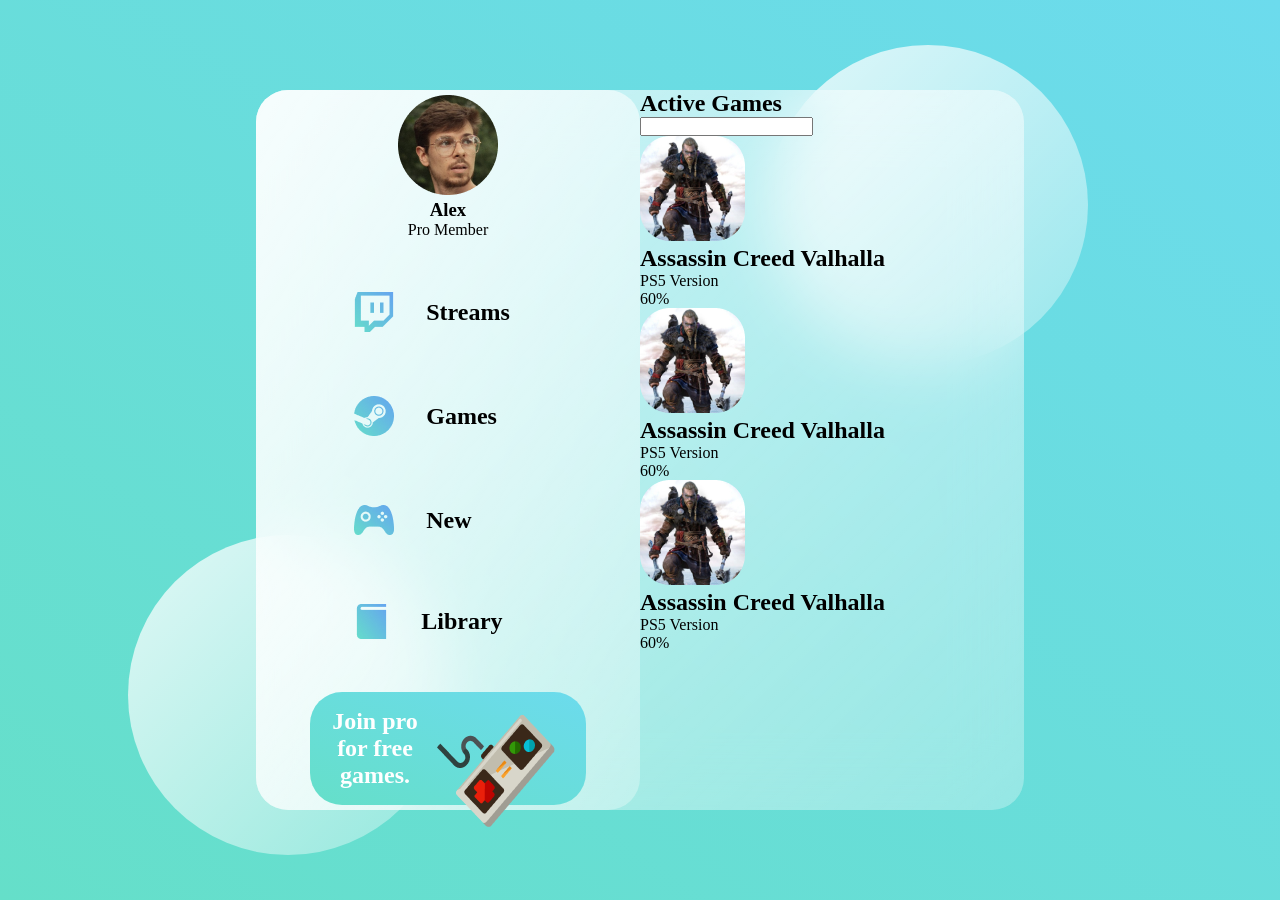
==== glass_page/index.html @ d099228b "added poppins font" ====
<!DOCTYPE html>
<html lang="en">
<head>
    <meta charset="UTF-8">
    <meta name="viewport" content="width=device-width, initial-scale=1.0">
    <link rel="preconnect" href="https://fonts.gstatic.com">
    <title>Glass Website</title>
    <link href="https://fonts.googleapis.com/css2?family=Poppins:wght@500;700&display=swap" rel="stylesheet">
    <link rel="stylesheet" href="./style.css">
</head>
<body>
    <main>
        <section class="glass">
            <div class="dashboard">
                <div class="user">
                    <img src="./images/avatar.png" alt="" />
                    <h3>Alex</h3>
                    <p>Pro Member</p>
                </div>
                <div class="links">
                    <div class="link">
                        <img src="./images/twitch.png" alt="">
                        <h2>Streams</h2>
                    </div>
                    <div class="link">
                        <img src="./images/steam.png" alt="">
                        <h2>Games</h2>
                    </div>
                    <div class="link">
                        <img src="./images/upcoming.png" alt="">
                        <h2>New</h2>
                    </div>
                    <div class="link">
                        <img src="./images/library.png" alt="">
                        <h2>Library</h2>
                    </div>
                </div>
                <div class="pro">
                    <h2>Join pro for free games.</h2>
                    <img src="./images/controller.png" alt="">
                </div>
            </div>
            <div class="games">
                <div class="status">
                    <h1>Active Games</h1>
                    <input type="text /">
                </div>
                <div class="cards">
                    <div class="card">
                        <img src="./images/assassins.png" alt="">
                        <div class="card-info">
                            <h2>Assassin Creed Valhalla</h2>
                            <p>PS5 Version</p>
                            <div class="progress"></div>
                        </div>
                        <div class="percentage">60%</div>
                    </div>
                    <div class="card">
                        <img src="./images/assassins.png" alt="">
                        <div class="card-info">
                            <h2>Assassin Creed Valhalla</h2>
                            <p>PS5 Version</p>
                            <div class="progress"></div>
                        </div>
                        <div class="percentage">60%</div>
                    </div>
                    <div class="card">
                        <img src="./images/assassins.png" alt="">
                        <div class="card-info">
                            <h2>Assassin Creed Valhalla</h2>
                            <p>PS5 Version</p>
                            <div class="progress"></div>
                        </div>
                        <div class="percentage">60%</div>
                    </div>
                </div>
            </div>
        </section>
    </main>
    <div class="circle1"></div>
    <div class="circle2"></div>   
</body>
</html>
---- glass_page/style.css ----
* {
  margin: 0;
  padding: 0;
  box-sizing: border-box;
}
main {
  min-height: 100vh;
  background: linear-gradient(to right top, #65dfc9, #6cdbed);
  display: flex;
  align-items: center;
  justify-content: center;
}
.glass {
  background: white;
  min-height: 80vh;
  width: 60%;
  background: linear-gradient(
    to right bottom,
    rgba(255, 255, 255, 0.7),
    rgba(255, 255, 255, 0.3)
  );
  border-radius: 2rem;
  z-index: 2;
  backdrop-filter: blur(2rem);
  display: flex;
}
.circle1,
.circle2 {
  background: white;
  background: linear-gradient(
    to right bottom,
    rgba(255, 255, 255, 0.8),
    rgba(255, 255, 255, 0.3)
  );
  height: 20rem;
  width: 20rem;
  position: absolute;
  border-radius: 50%;
}
.circle1 {
  top: 5%;
  right: 15%;
}
.circle2 {
  bottom: 5%;
  left: 10%;
}
.dashboard {
  flex: 1;
  display: flex;
  flex-direction: column;
  align-items: center;
  justify-content: space-evenly;
  text-align: center;
  background: linear-gradient(
    to right bottom,
    rgba(255, 255, 255, 0.8),
    rgba(255, 255, 255, 0.3)
  );
  border-radius: 2rem;
}
.link {
  display: flex;
  margin: 2rem 0rem;
  padding: 1rem 5rem;
  align-items: center;
}
.link h2 {
  padding: 0rem 2rem;
}
.games {
  flex: 1;
}
.pro {
  background: linear-gradient(to right top, #65dfc9, #6cdbed);
  border-radius: 2rem;
  color: white;
  padding: 1rem;
  position: relative;
}
.pro img {
  position: absolute;
  top: -10%;
  right: 10%;
}
.pro h2 {
  width: 40%;
}
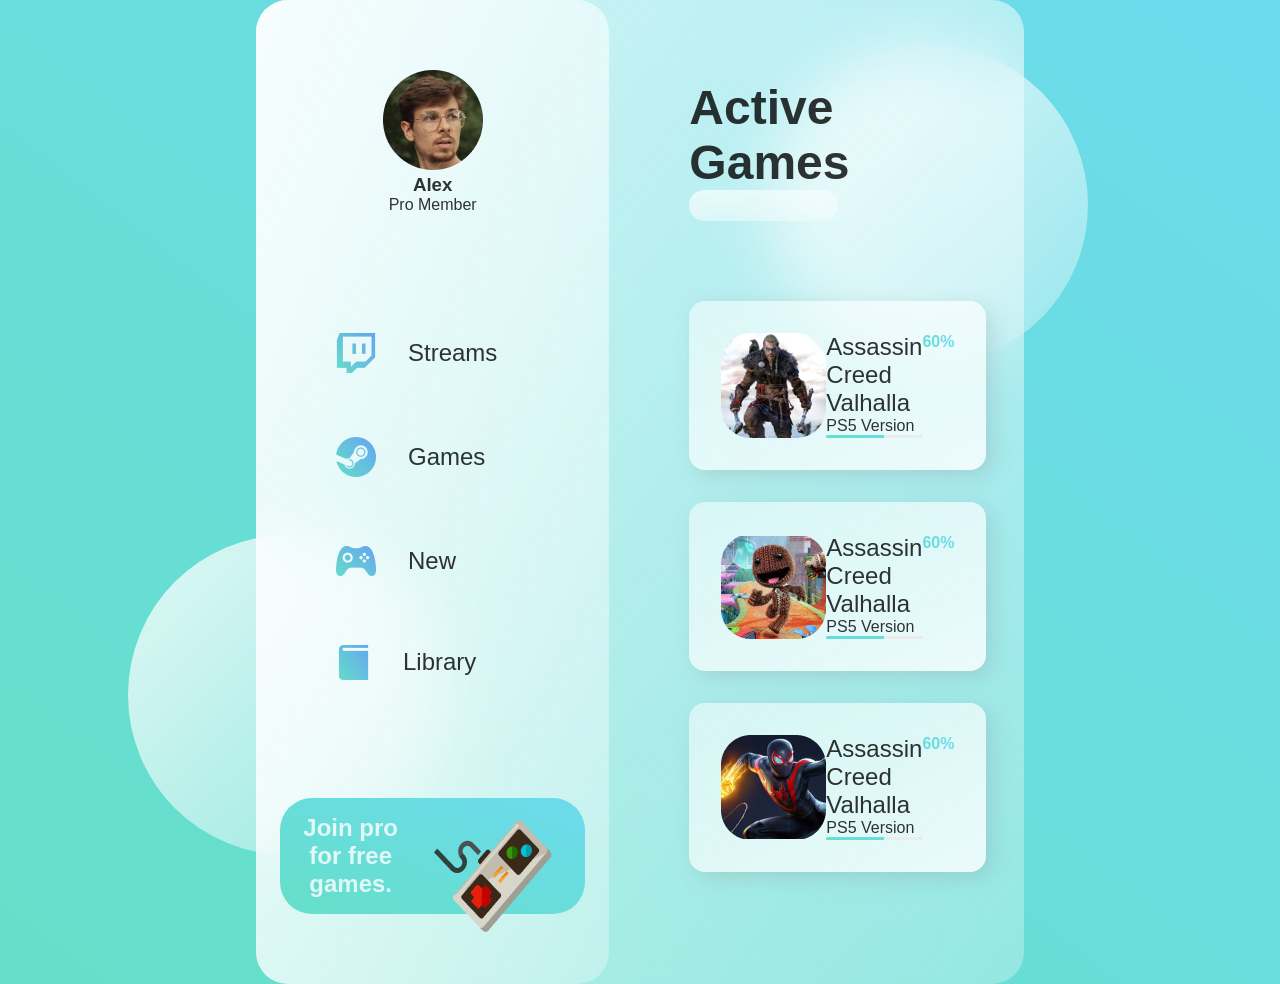
==== commit fa076258: "added other images" ====
--- a/glass_page/index.html
+++ b/glass_page/index.html
@@ -56,7 +56,7 @@
                         <div class="percentage">60%</div>
                     </div>
                     <div class="card">
-                        <img src="./images/assassins.png" alt="">
+                        <img src="./images/sackboy.png" alt="">
                         <div class="card-info">
                             <h2>Assassin Creed Valhalla</h2>
                             <p>PS5 Version</p>
@@ -65,7 +65,7 @@
                         <div class="percentage">60%</div>
                     </div>
                     <div class="card">
-                        <img src="./images/assassins.png" alt="">
+                        <img src="./images/spiderman.png" alt="">
                         <div class="card-info">
                             <h2>Assassin Creed Valhalla</h2>
                             <p>PS5 Version</p>
--- a/glass_page/style.css
+++ b/glass_page/style.css
@@ -3,7 +3,25 @@
   padding: 0;
   box-sizing: border-box;
 }
+h1 {
+  color: 426696;
+  font-weight: 600;
+  font-size: 3rem;
+  opacity: 0.8;
+}
+h2,
+p {
+  color: 658ec6;
+  font-weight: 500;
+  opacity: 0.8;
+}
+h3 {
+  color: 426696;
+  font-weight: 600;
+  opacity: 0.8;
+}
 main {
+  font-family: "Poppins", sans-serif;
   min-height: 100vh;
   background: linear-gradient(to right top, #65dfc9, #6cdbed);
   display: flex;
@@ -85,4 +103,68 @@
 }
 .pro h2 {
   width: 40%;
+  color: white;
+  font-weight: 600;
 }
+
+/* Games */
+.status {
+  margin-bottom: 3rem;
+}
+.status input {
+  background: linear-gradient(
+    to right bottom,
+    rgba(255, 255, 255, 0.7),
+    rgba(255, 255, 255, 0.3)
+  );
+  border: none;
+  width: 50%;
+  padding: 0.5rem;
+  border-radius: 2rem;
+}
+.games {
+  margin: 5rem;
+  display: flex;
+  flex-direction: column;
+  justify-content: space-evenly;
+}
+.card {
+  display: flex;
+  background: linear-gradient(
+    to left top,
+    rgba(255, 255, 255, 0.8),
+    rgba(255, 255, 255, 0.5)
+  );
+  border-radius: 1rem;
+  margin: 2rem 0rem;
+  padding: 2rem;
+  box-shadow: 6px 6px 20px rgba(122, 122, 122, 0.212);
+  justify-content: space-between;
+}
+.progress {
+  background: linear-gradient(to right top, #65dfc9, #6cdbed);
+  width: 100%;
+  height: 25%;
+  border-radius: 1rem;
+  position: relative;
+  overflow: hidden;
+}
+.progress::after {
+  content: "";
+  width: 100%;
+  height: 100%;
+  background: rgb(236, 236, 236);
+  position: absolute;
+  left: 60%;
+}
+.card-info {
+  display: flex;
+  flex-direction: column;
+  justify-content: space-between;
+}
+.percentage {
+  font-weight: bold;
+  background: linear-gradient(to right top, #65dfc9, #6cdbed);
+  -webkit-background-clip: text;
+  -webkit-text-fill-color: transparent;
+}
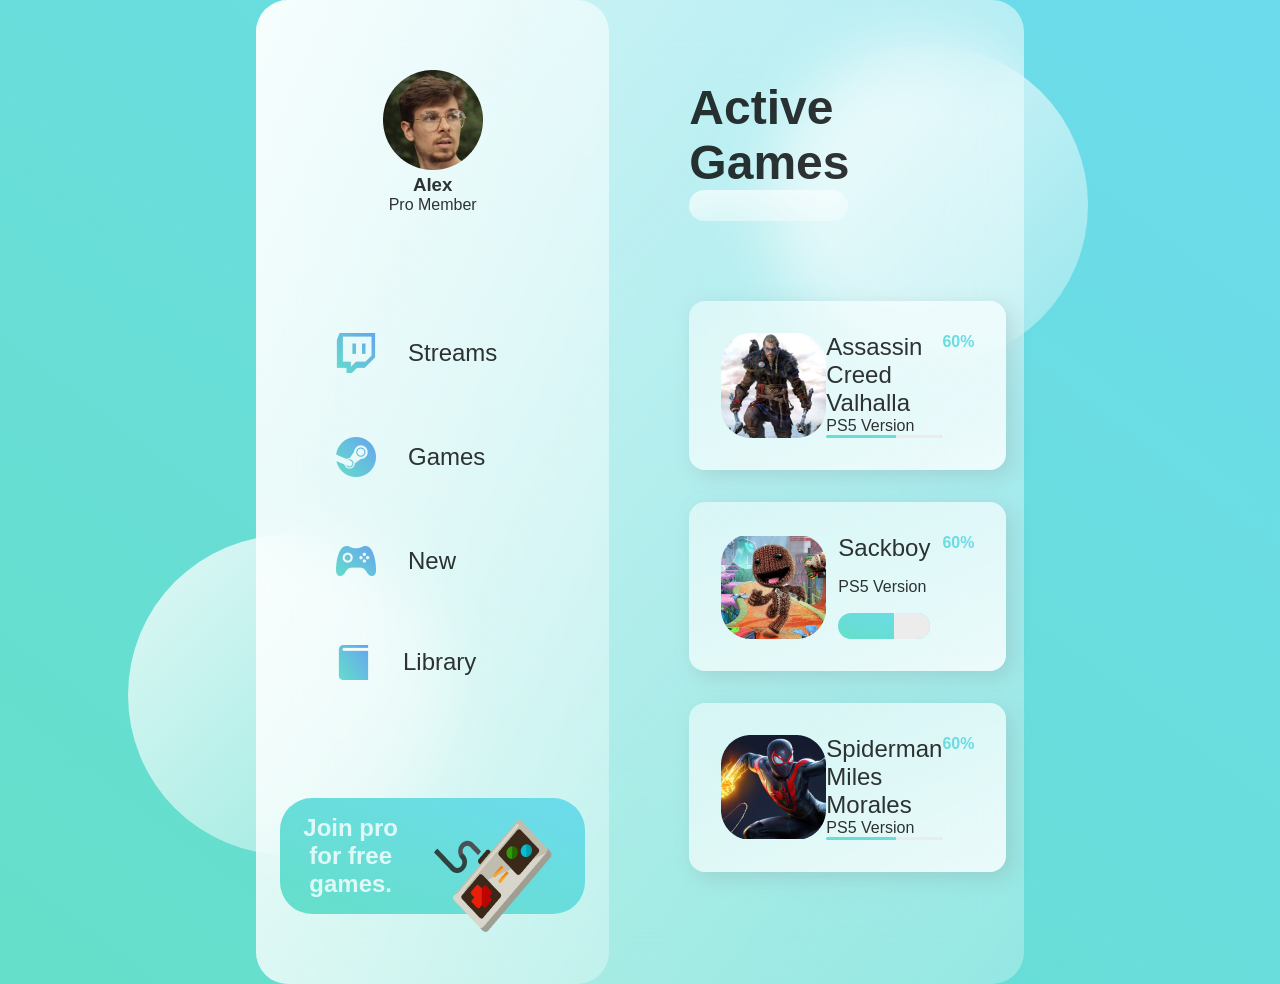
==== commit 40d7e5a3: "renamed images" ====
--- a/glass_page/index.html
+++ b/glass_page/index.html
@@ -58,7 +58,7 @@
                     <div class="card">
                         <img src="./images/sackboy.png" alt="">
                         <div class="card-info">
-                            <h2>Assassin Creed Valhalla</h2>
+                            <h2>Sackboy</h2>
                             <p>PS5 Version</p>
                             <div class="progress"></div>
                         </div>
@@ -67,7 +67,7 @@
                     <div class="card">
                         <img src="./images/spiderman.png" alt="">
                         <div class="card-info">
-                            <h2>Assassin Creed Valhalla</h2>
+                            <h2>Spiderman Miles Morales</h2>
                             <p>PS5 Version</p>
                             <div class="progress"></div>
                         </div>
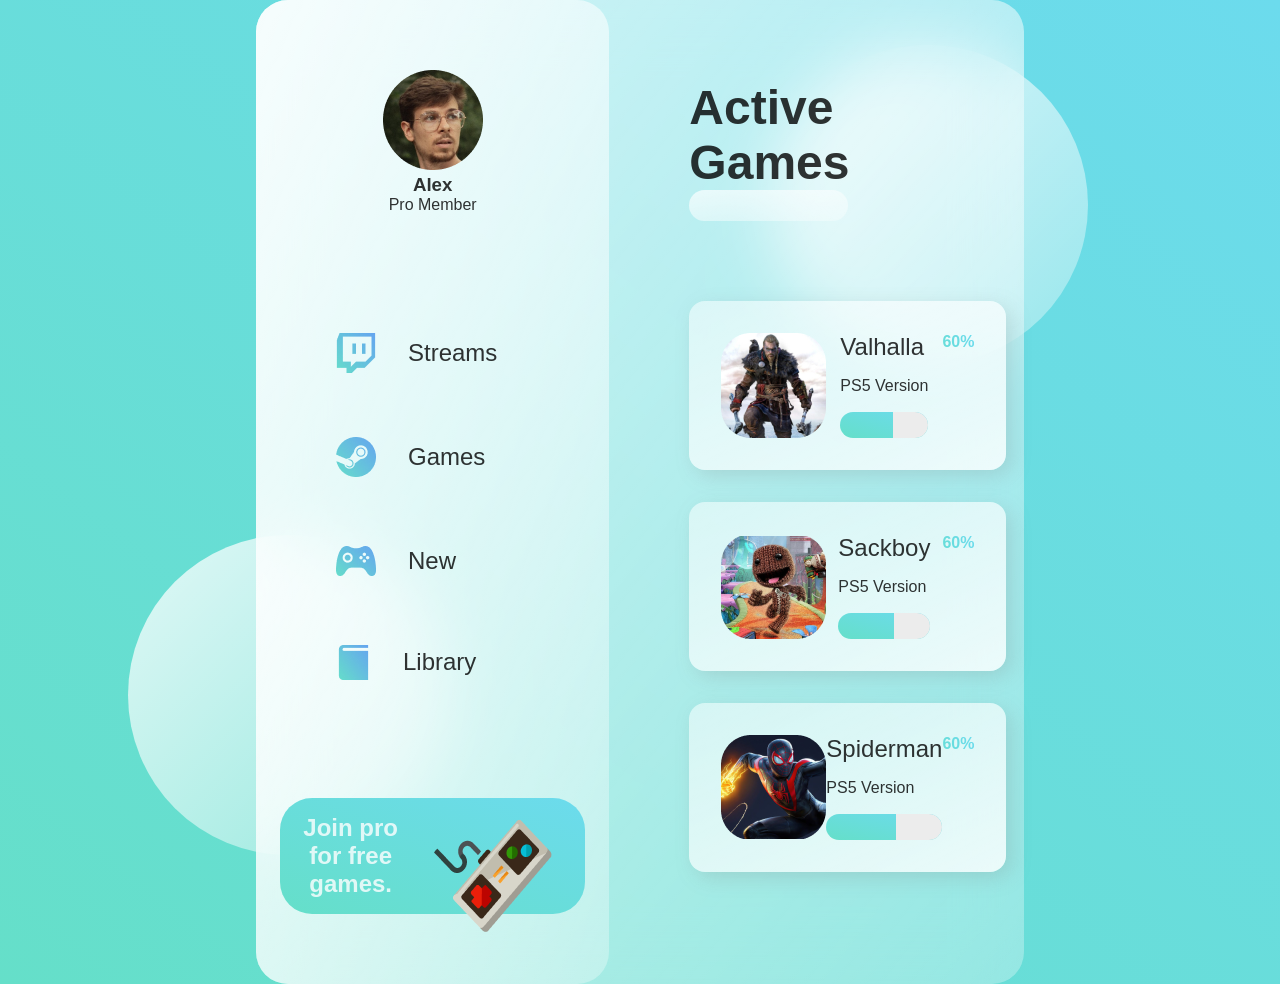
==== commit 10b22d87: "cleanup" ====
--- a/glass_page/index.html
+++ b/glass_page/index.html
@@ -49,7 +49,7 @@
                     <div class="card">
                         <img src="./images/assassins.png" alt="">
                         <div class="card-info">
-                            <h2>Assassin Creed Valhalla</h2>
+                            <h2>Valhalla</h2>
                             <p>PS5 Version</p>
                             <div class="progress"></div>
                         </div>
@@ -67,7 +67,7 @@
                     <div class="card">
                         <img src="./images/spiderman.png" alt="">
                         <div class="card-info">
-                            <h2>Spiderman Miles Morales</h2>
+                            <h2>Spiderman</h2>
                             <p>PS5 Version</p>
                             <div class="progress"></div>
                         </div>
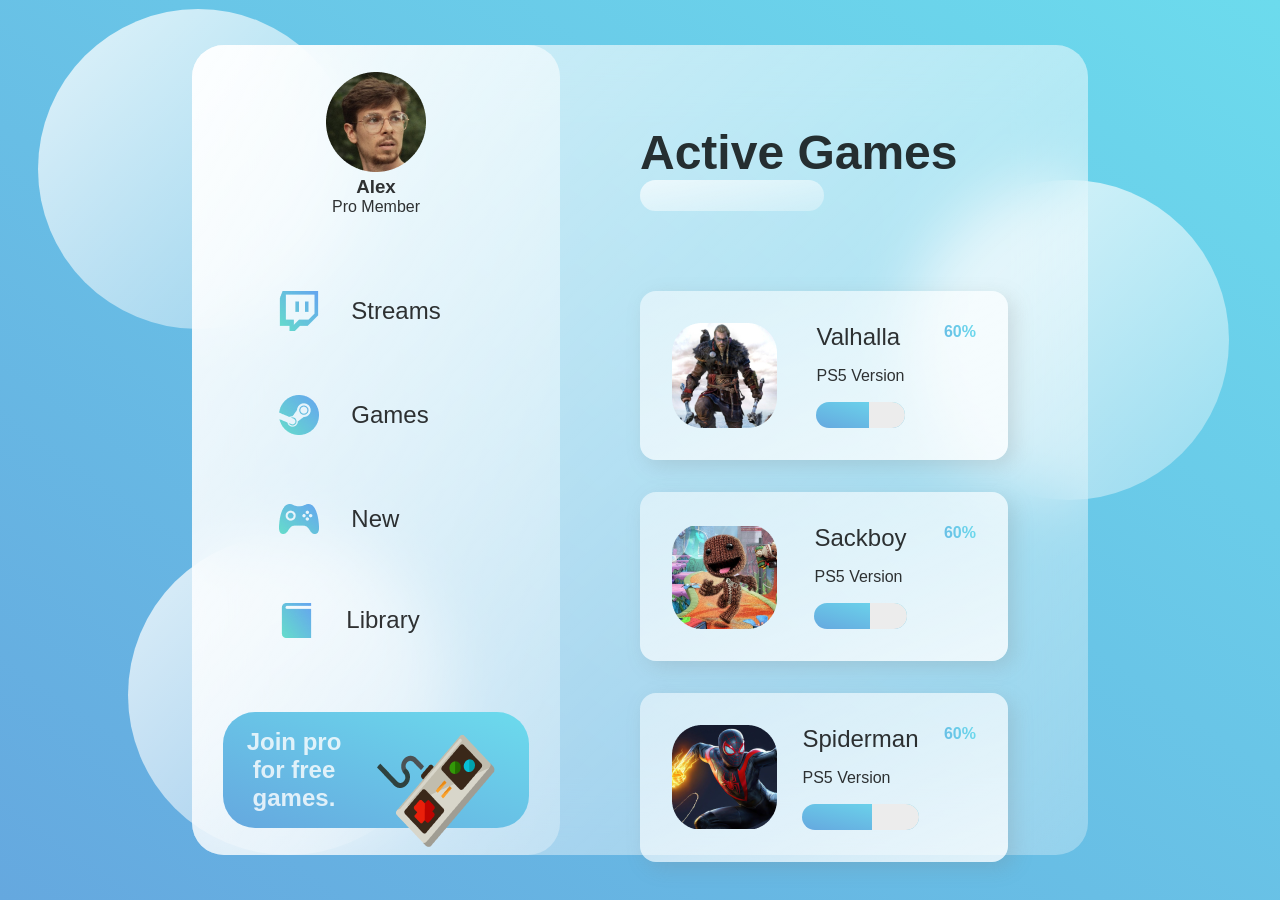
==== commit 1555d2c2: "added circle and changed positions" ====
--- a/glass_page/index.html
+++ b/glass_page/index.html
@@ -78,6 +78,7 @@
         </section>
     </main>
     <div class="circle1"></div>
-    <div class="circle2"></div>   
+    <div class="circle2"></div> 
+    <div class="circle3"></div>  
 </body>
 </html>
--- a/glass_page/style.css
+++ b/glass_page/style.css
@@ -23,15 +23,15 @@
 main {
   font-family: "Poppins", sans-serif;
   min-height: 100vh;
-  background: linear-gradient(to right top, #65dfc9, #6cdbed);
+  background: linear-gradient(to right top, #65a8df, #6cdbed);
   display: flex;
   align-items: center;
   justify-content: center;
 }
 .glass {
   background: white;
-  min-height: 80vh;
-  width: 60%;
+  height: 90vh;
+  width: 70%;
   background: linear-gradient(
     to right bottom,
     rgba(255, 255, 255, 0.7),
@@ -43,7 +43,8 @@
   display: flex;
 }
 .circle1,
-.circle2 {
+.circle2,
+.circle3 {
   background: white;
   background: linear-gradient(
     to right bottom,
@@ -56,10 +57,14 @@
   border-radius: 50%;
 }
 .circle1 {
-  top: 5%;
-  right: 15%;
+  top: 20%;
+  right: 4%;
 }
 .circle2 {
+  top: 1%;
+  left: 3%;
+}
+.circle3 {
   bottom: 5%;
   left: 10%;
 }
@@ -90,7 +95,7 @@
   flex: 1;
 }
 .pro {
-  background: linear-gradient(to right top, #65dfc9, #6cdbed);
+  background: linear-gradient(to right top, #65a8df, #6cdbed);
   border-radius: 2rem;
   color: white;
   padding: 1rem;
@@ -142,7 +147,7 @@
   justify-content: space-between;
 }
 .progress {
-  background: linear-gradient(to right top, #65dfc9, #6cdbed);
+  background: linear-gradient(to right top, #65a8df, #6cdbed);
   width: 100%;
   height: 25%;
   border-radius: 1rem;
@@ -164,7 +169,7 @@
 }
 .percentage {
   font-weight: bold;
-  background: linear-gradient(to right top, #65dfc9, #6cdbed);
+  background: linear-gradient(to right top, #65a8df, #6cdbed);
   -webkit-background-clip: text;
   -webkit-text-fill-color: transparent;
 }
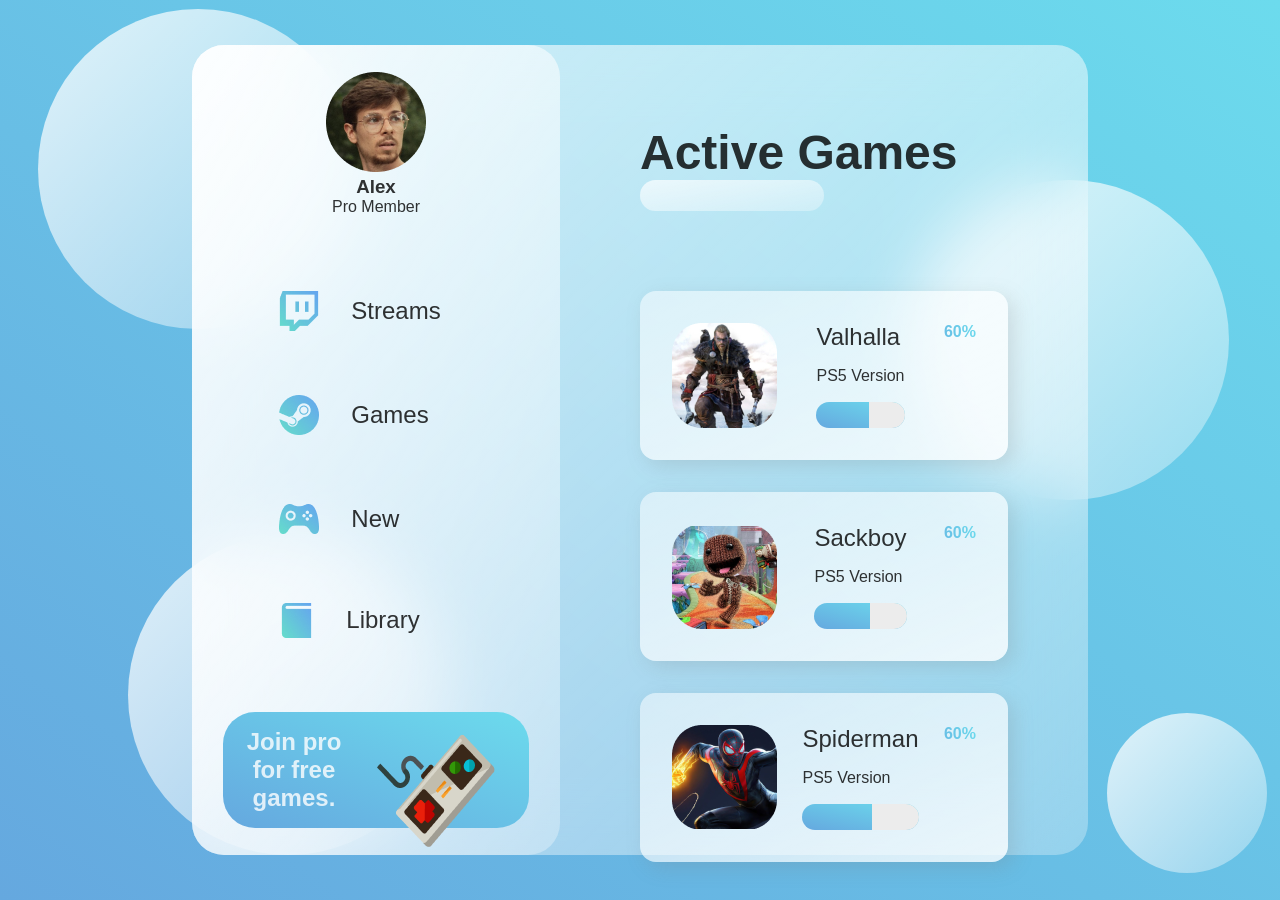
==== commit 943b6823: "added circle 4" ====
--- a/glass_page/index.html
+++ b/glass_page/index.html
@@ -80,5 +80,6 @@
     <div class="circle1"></div>
     <div class="circle2"></div> 
     <div class="circle3"></div>  
+    <div class="circle4"></div>  
 </body>
 </html>
--- a/glass_page/style.css
+++ b/glass_page/style.css
@@ -56,6 +56,18 @@
   position: absolute;
   border-radius: 50%;
 }
+.circle4 {
+  background: white;
+  background: linear-gradient(
+    to right bottom,
+    rgba(255, 255, 255, 0.8),
+    rgba(255, 255, 255, 0.3)
+  );
+  height: 10rem;
+  width: 10rem;
+  position: absolute;
+  border-radius: 50%;
+}
 .circle1 {
   top: 20%;
   right: 4%;
@@ -67,6 +79,10 @@
 .circle3 {
   bottom: 5%;
   left: 10%;
+}
+.circle4 {
+  bottom: 3%;
+  right: 1%;
 }
 .dashboard {
   flex: 1;
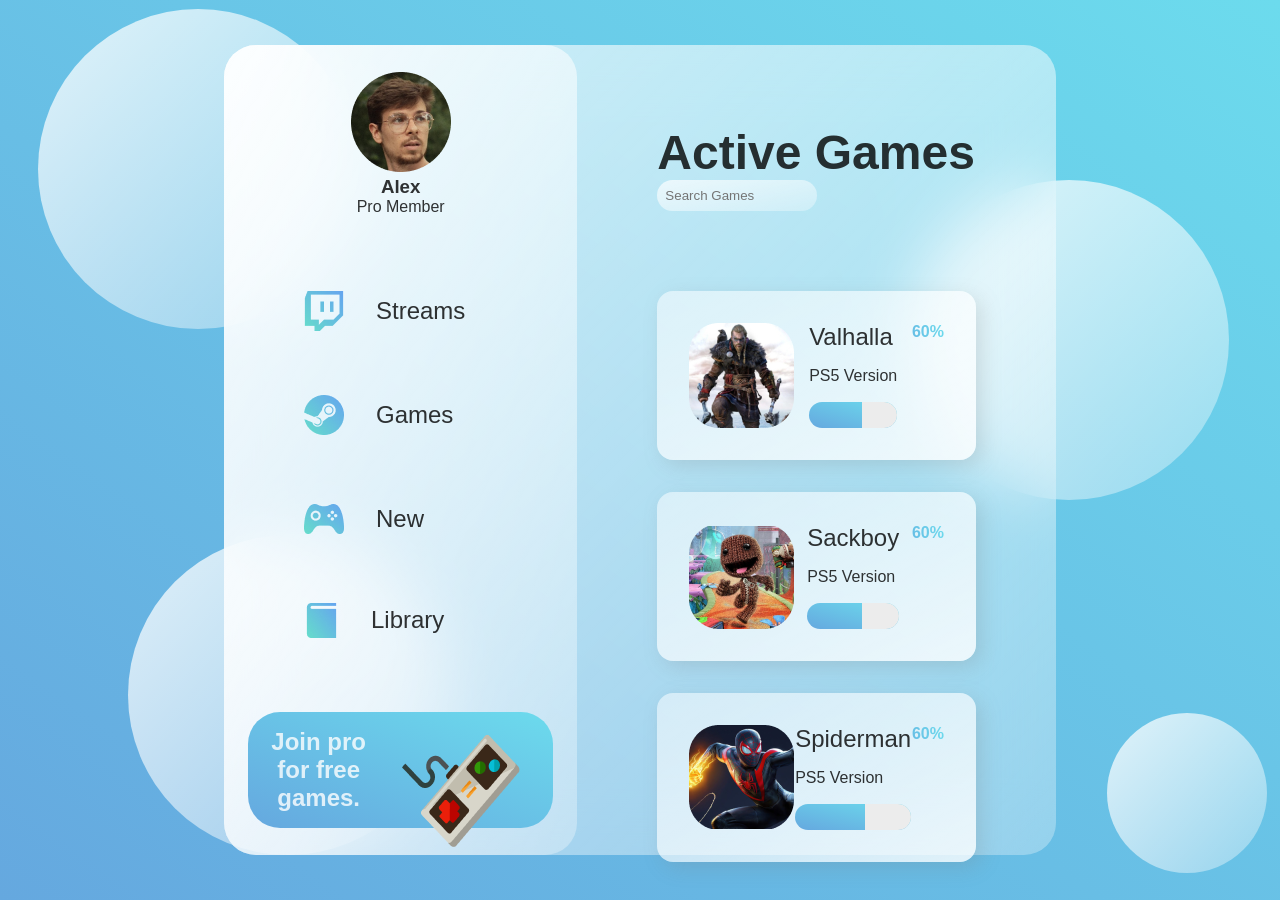
==== commit 24fc0575: "added placeholder in searchbar" ====
--- a/glass_page/index.html
+++ b/glass_page/index.html
@@ -43,7 +43,7 @@
             <div class="games">
                 <div class="status">
                     <h1>Active Games</h1>
-                    <input type="text /">
+                    <input type="text /" placeholder="Search Games">
                 </div>
                 <div class="cards">
                     <div class="card">
--- a/glass_page/style.css
+++ b/glass_page/style.css
@@ -31,7 +31,7 @@
 .glass {
   background: white;
   height: 90vh;
-  width: 70%;
+  width: 65%;
   background: linear-gradient(
     to right bottom,
     rgba(255, 255, 255, 0.7),
@@ -189,3 +189,6 @@
   -webkit-background-clip: text;
   -webkit-text-fill-color: transparent;
 }
+
+/* MAKE RESPONSIVE */
+/* UPDATE IMAGES */
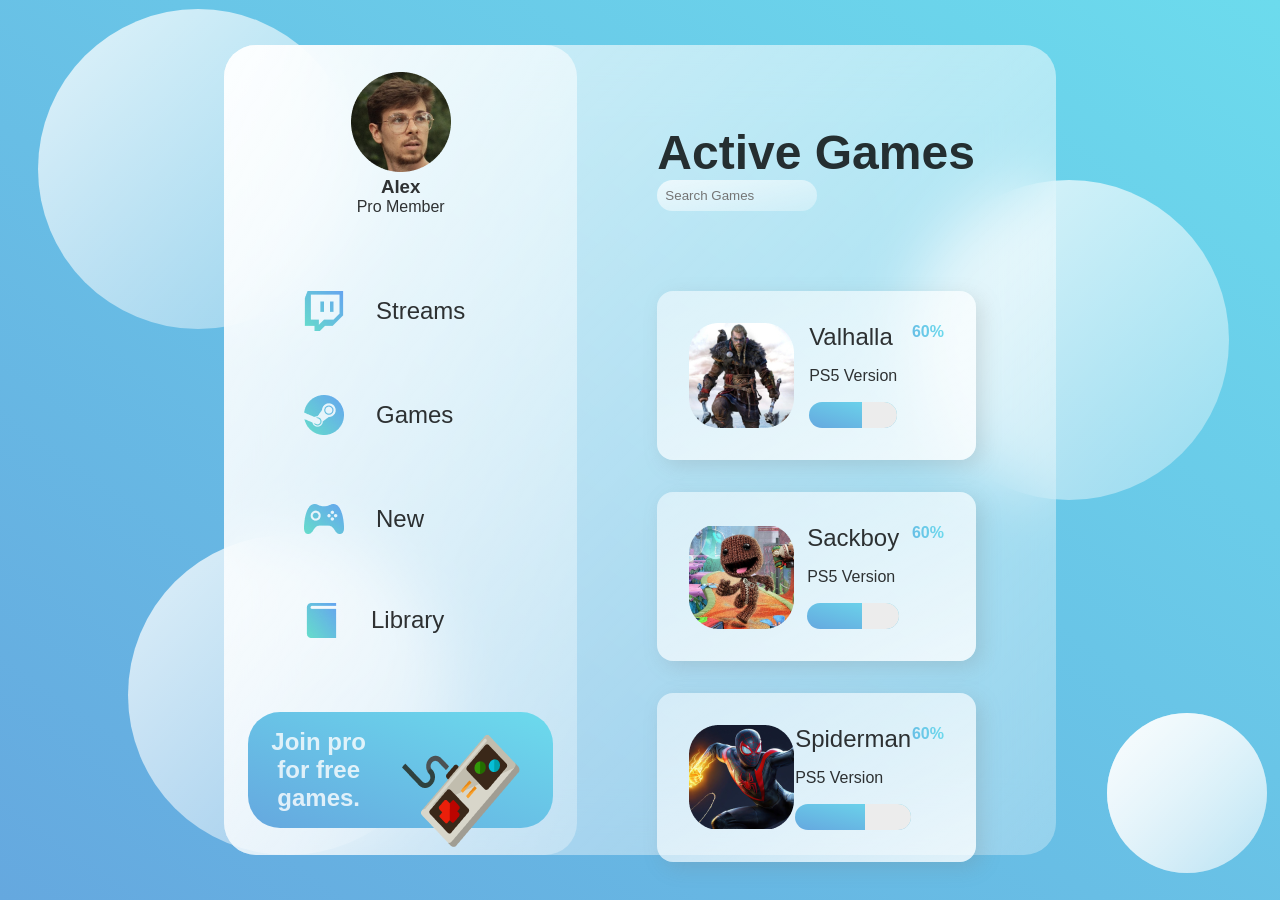
==== commit 03df511d: "added circle 5" ====
--- a/glass_page/index.html
+++ b/glass_page/index.html
@@ -80,6 +80,7 @@
     <div class="circle1"></div>
     <div class="circle2"></div> 
     <div class="circle3"></div>  
-    <div class="circle4"></div>  
+    <div class="circle4"></div> 
+    <div class="circle5"></div>  
 </body>
 </html>
--- a/glass_page/style.css
+++ b/glass_page/style.css
@@ -68,6 +68,18 @@
   position: absolute;
   border-radius: 50%;
 }
+.circle5 {
+  background: white;
+  background: linear-gradient(
+    to right bottom,
+    rgba(255, 255, 255, 0.8),
+    rgba(255, 255, 255, 0.3)
+  );
+  height: 10rem;
+  width: 10rem;
+  position: absolute;
+  border-radius: 50%;
+}
 .circle1 {
   top: 20%;
   right: 4%;
@@ -81,6 +93,10 @@
   left: 10%;
 }
 .circle4 {
+  bottom: 3%;
+  right: 1%;
+}
+.circle5 {
   bottom: 3%;
   right: 1%;
 }
